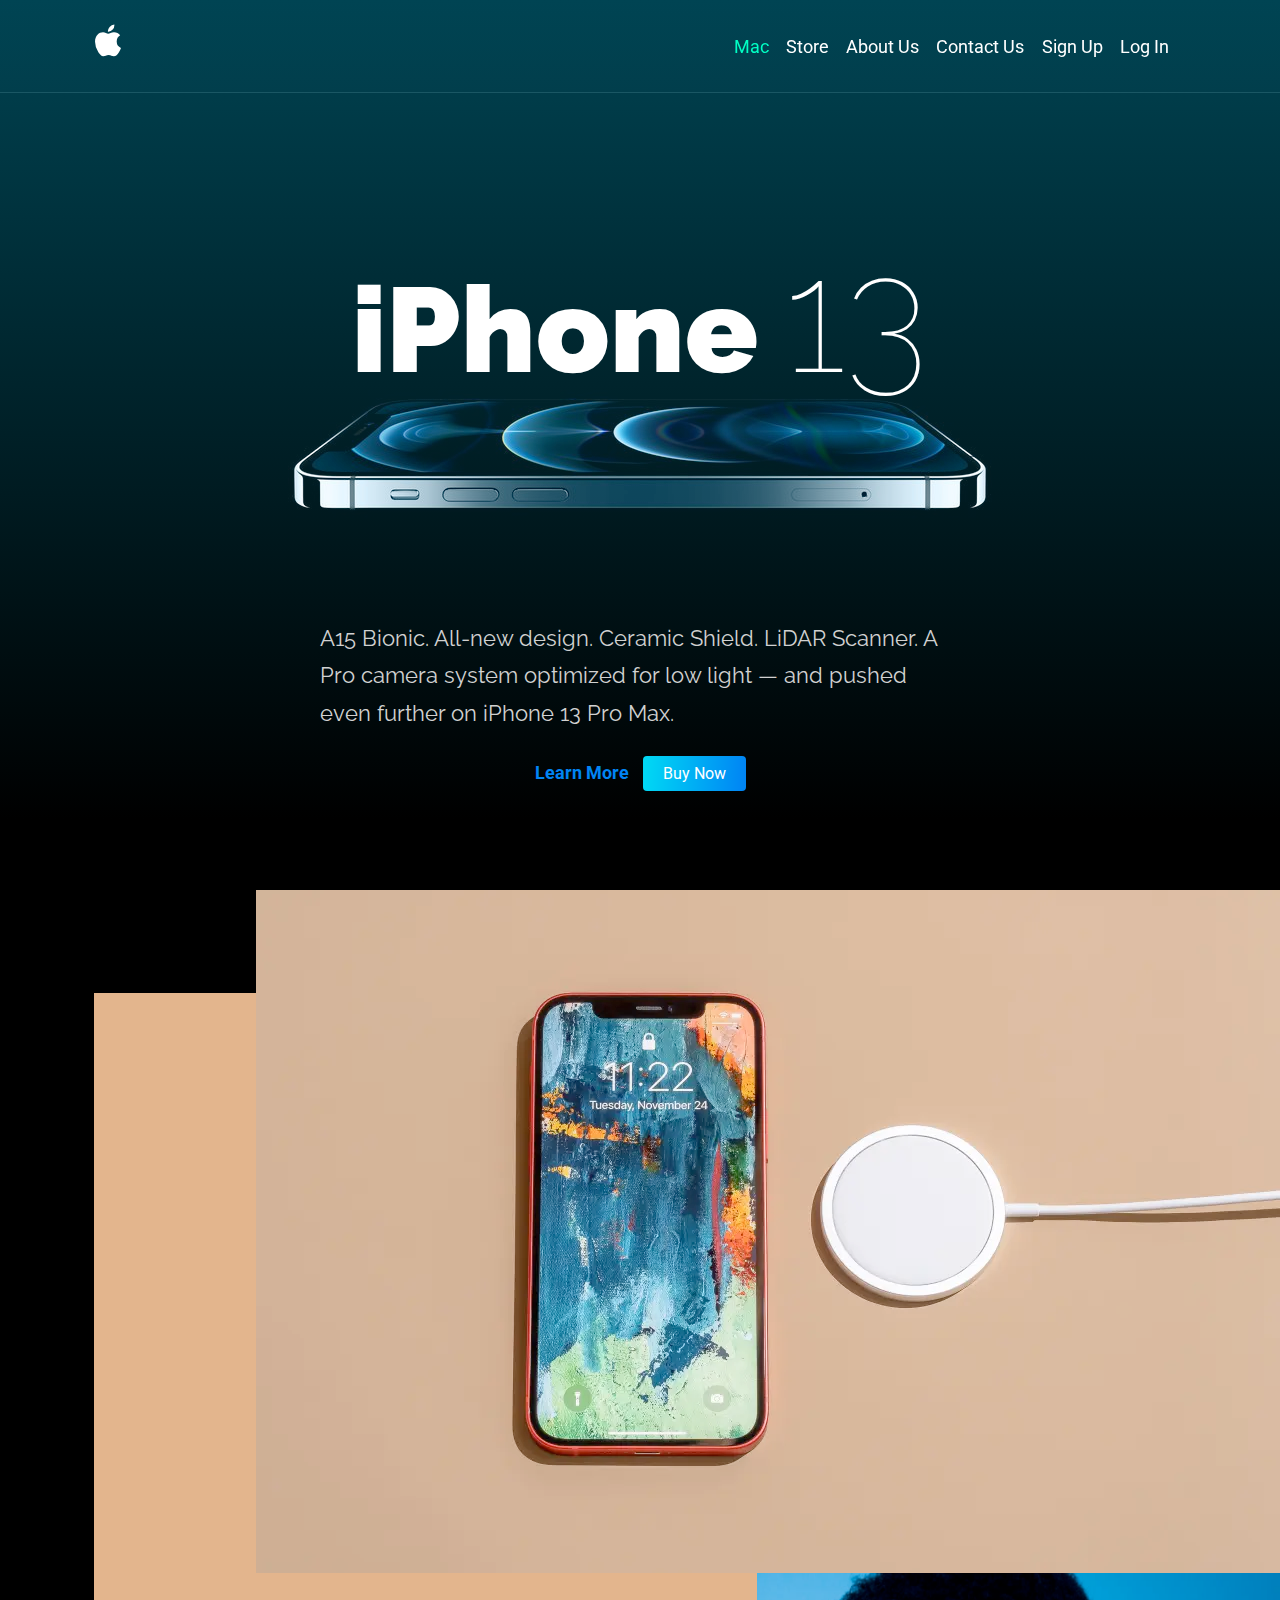
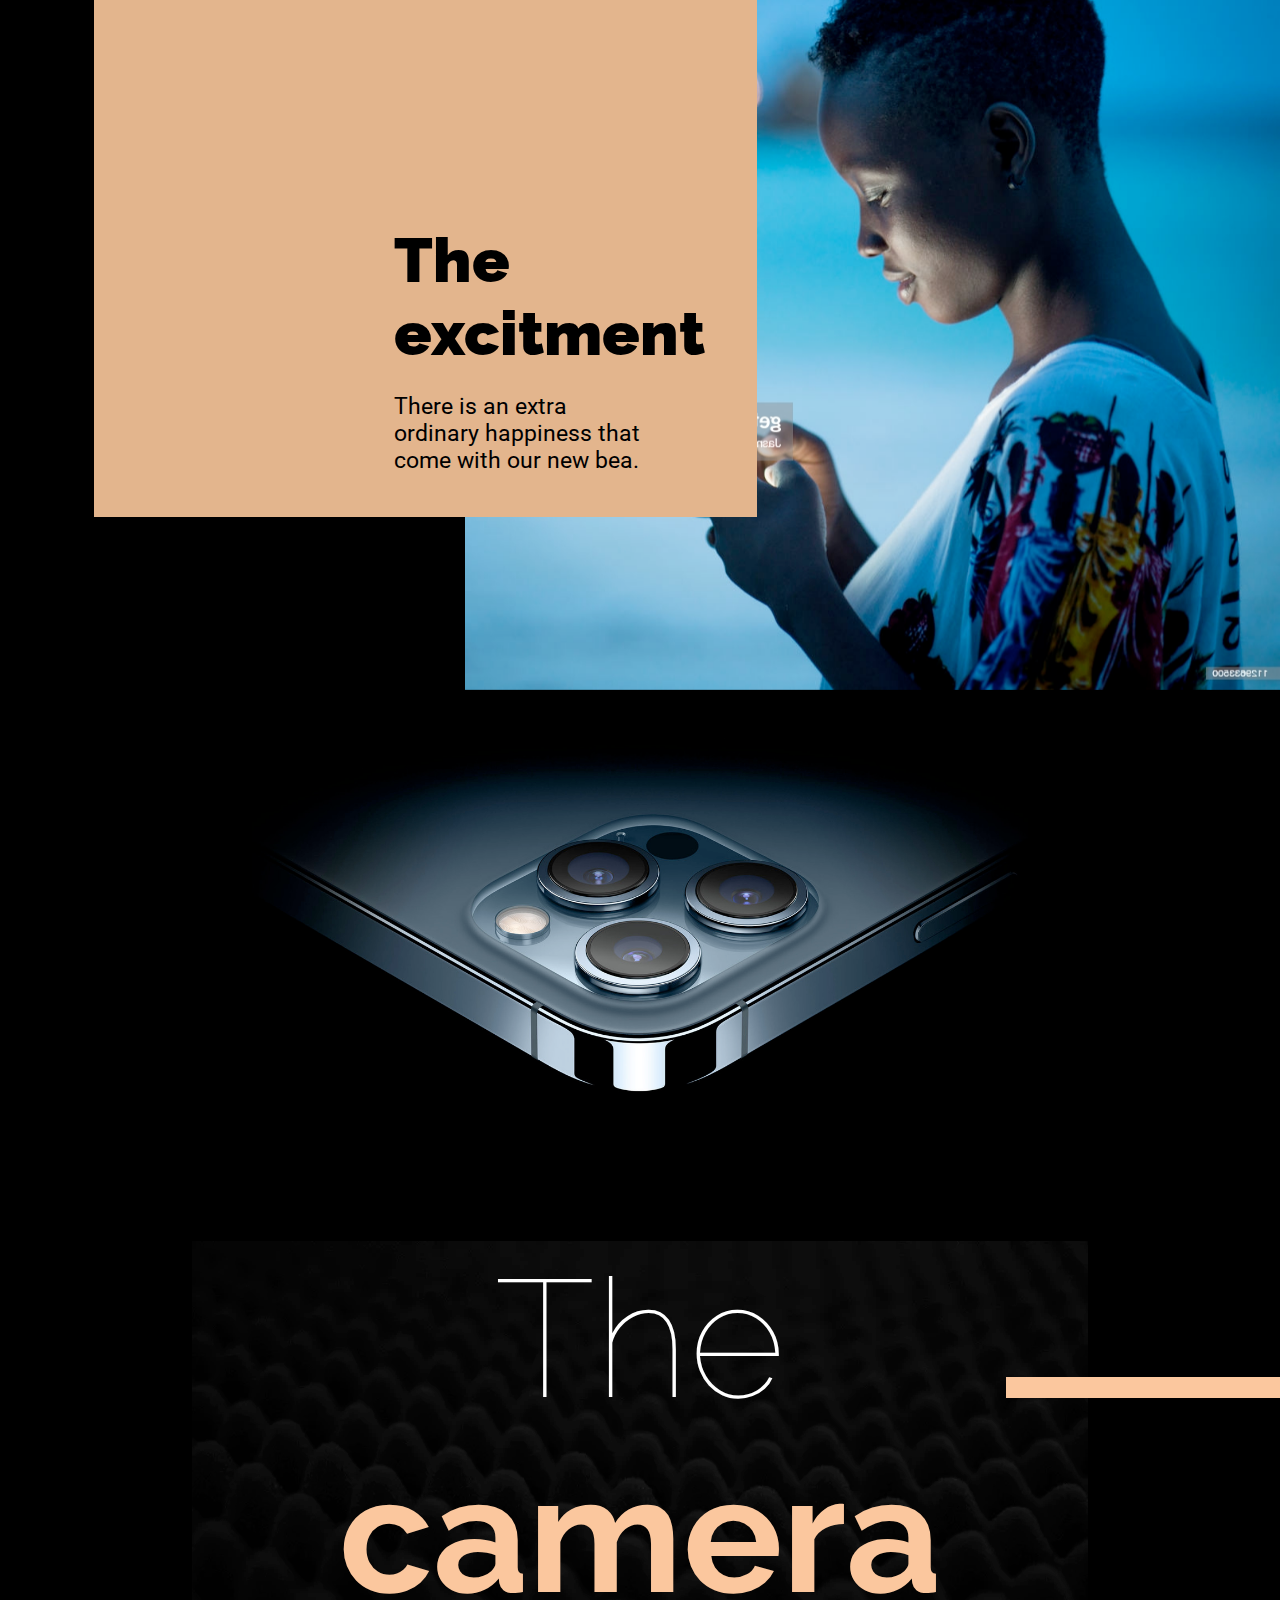
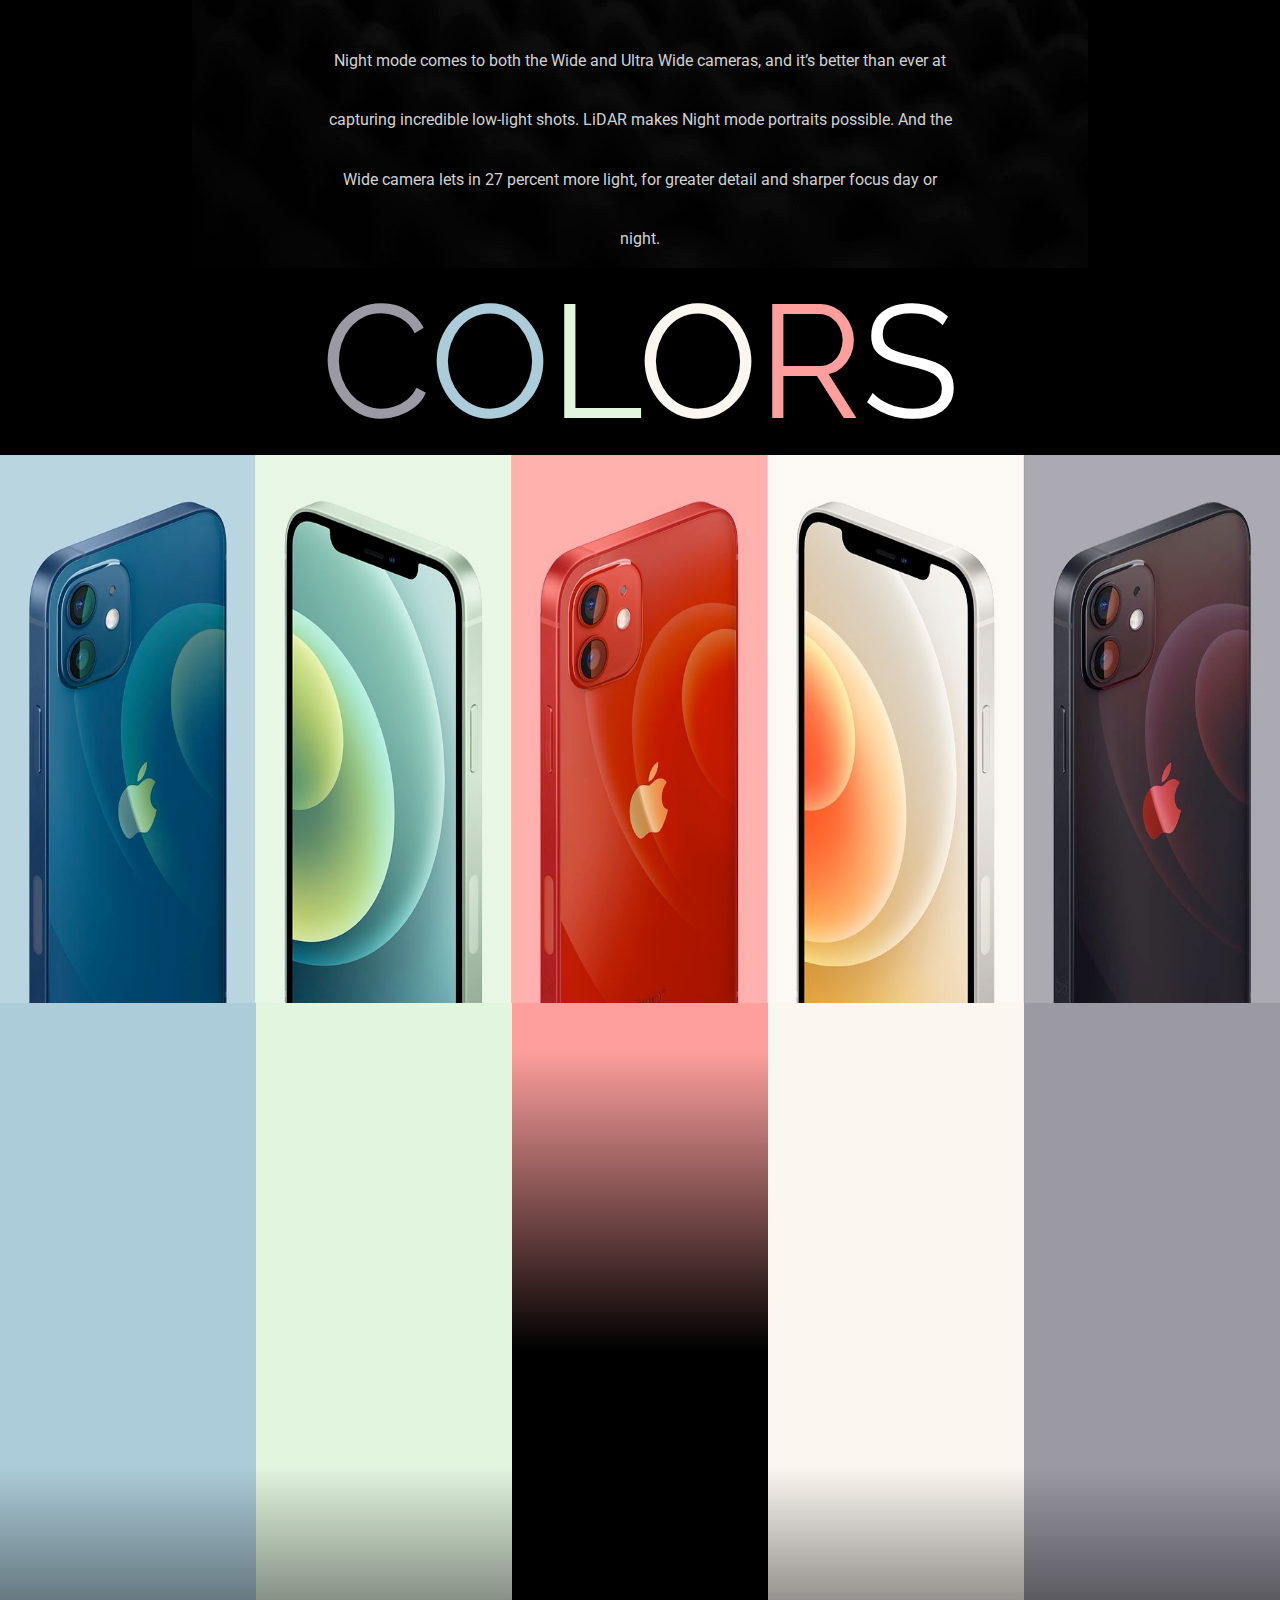
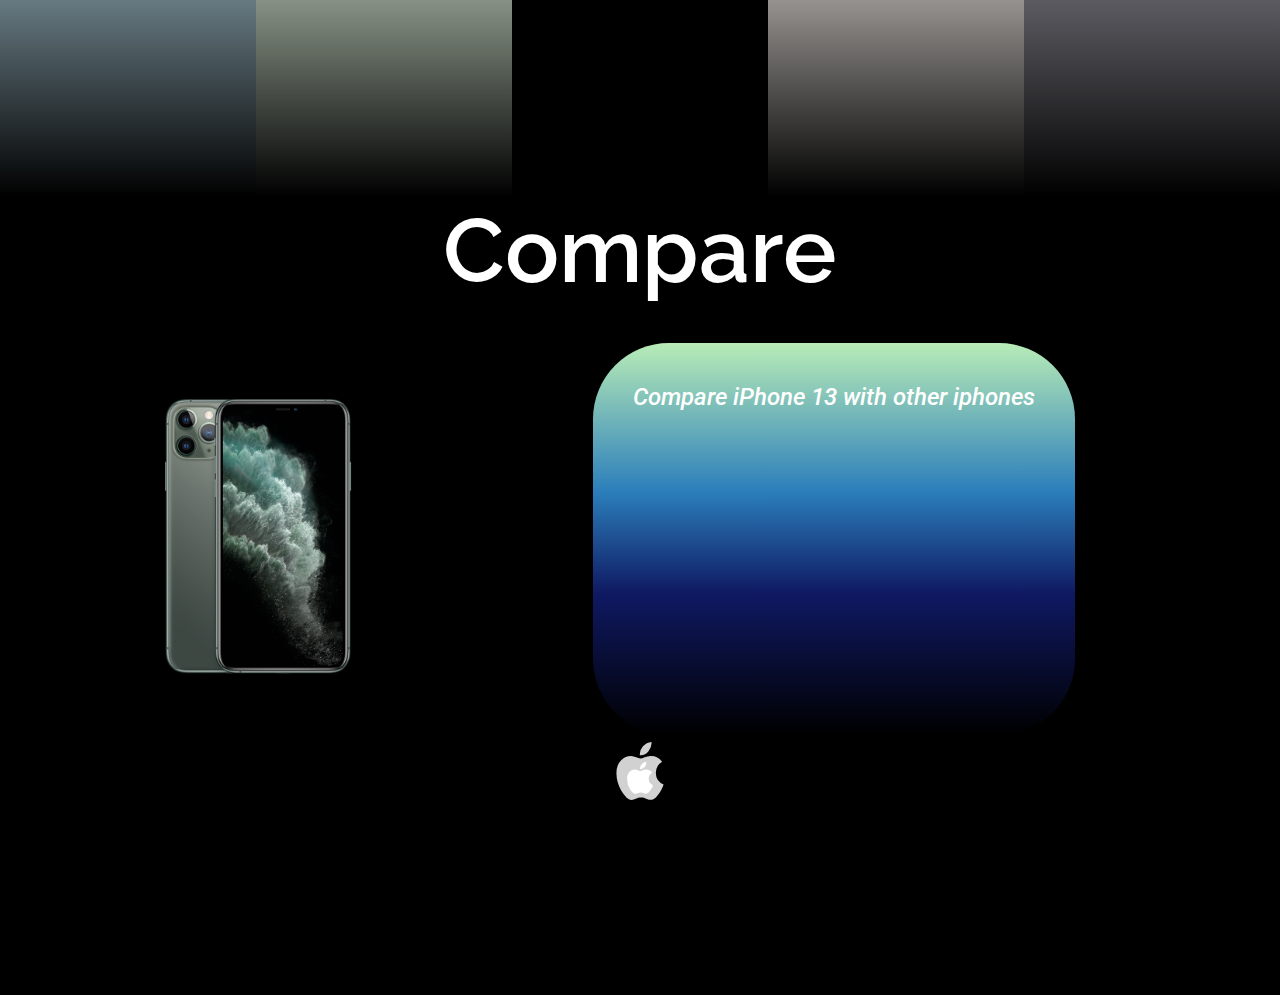
==== index.html @ 6b49e35c "done" ====
<!DOCTYPE html>
<html lang="en">

<head>
  <meta charset="UTF-8">
  <meta http-equiv="X-UA-Compatible" content="IE=edge">
  <meta name="viewport" content="width=device-width, initial-scale=1.0">
  <link rel="stylesheet" href="./css/styles.css">
  <title>Home Page</title>
</head>

<body>
  <div class="landing" id="main">
    <!-- Header => logo,links -->
    <header>
      <span id="logo">
        <svg height="88" viewBox="0 0 14 44" width="28" xmlns="http://www.w3.org/2000/svg" fill="#fff">
          <path d="m13.0729 17.6825a3.61 3.61 0 0 0 -1.7248 3.0365 3.5132 3.5132 0 0 0 2.1379 3.2223 8.394 8.394 0 0 1 -1.0948 2.2618c-.6816.9812-1.3943 1.9623-2.4787 1.9623s-1.3633-.63-2.613-.63c-1.2187 0-1.6525.6507-2.644.6507s-1.6834-.9089-2.4787-2.0243a9.7842 9.7842 0 0 1 -1.6628-5.2776c0-3.0984 2.014-4.7405 3.9969-4.7405 1.0535 0 1.9314.6919 2.5924.6919.63 0 1.6112-.7333 2.8092-.7333a3.7579 3.7579 0 0 1 3.1604 1.5802zm-3.7284-2.8918a3.5615 3.5615 0 0 0 .8469-2.22 1.5353 1.5353 0 0 0 -.031-.32 3.5686 3.5686 0 0 0 -2.3445 1.2084 3.4629 3.4629 0 0 0 -.8779 2.1585 1.419 1.419 0 0 0 .031.2892 1.19 1.19 0 0 0 .2169.0207 3.0935 3.0935 0 0 0 2.1586-1.1368z"></path>
        </svg>
      </span>
      <div class="links">
        <a href="#main" class="active">Mac</a>
        <a href="#sect1">Store</a>
        <a href="#sect2">About Us</a>
        <a href="#sect3">Contact Us</a>
        <a href="./signup.html">Sign Up</a>
        <a href="./login.html">Log In</a>
      </div>
    </header>
    <!-- content of landing page -->
    <div class="landing-content">

      <h1>iPhone <span>13</span></h1>
      <p>A15 Bionic. All-new design. Ceramic Shield. LiDAR Scanner. A Pro camera system optimized for low light — and pushed even further on iPhone 13 Pro Max.</p>
      <div>
        <a href="" class="bt1">Learn More</a>
        <a href="" class="bt2">Buy Now</a>
      </div>
    </div>
  </div>
  <!-- Section features-->
  <div class="features">
    <img src="./images/3c319ed939179c37c4920e8b3ed3b642.png" alt="" class="img_1">
    <img src="./images/4bfc722e0dcd3fe7bda70292a12aff3b.png" alt="" class="img_2">
    <div>
      <h1>
        The excitment
      </h1>
      <p>
        There is an extra ordinary happiness that come with
        our new bea.
      </p>
    </div>
  </div>

  <!-- Section Camera -->
  <div class="camera" id="sect1">
    <img src="./images/e005562ebacc2db3037a33820058d237.png" alt="" class="img_3">
    <div class="camera-content">
      <h1>
        <span>The</span> camera
      </h1>
      <p>
        Night mode comes to both the Wide and Ultra Wide cameras, and it’s better than ever at capturing incredible low-light shots. LiDAR makes Night mode portraits possible. And the Wide camera lets in 27 percent more light, for greater detail and sharper focus day or night.
      </p>
    </div>
    <div class="colors">
      <h1><span>C</span><span>O</span><span>L</span><span>O</span><span>R</span><span>S</span>
      </h1>
    </div>
  </div>
  <!-- Colors Section -->
  <div class="colors-section">
    <img src="./images/2475648c3339b37b29a3cdd51e984189.png" alt="" style="height:547.92px;width:100%">
    <div class="colors-grads">
      <div></div>
      <div></div>
      <div></div>
      <div></div>
      <div></div>
    </div>
  </div>
  <!-- Compare Section -->
  <div id="sect2"></div>
  <div class="compare-section">
    <h1>Compare</h1>
    <div class="compare-sect1">
      <div>
        <img src="./images/Compare1.png" alt="" style="height: 388px;">
      </div>
      <div style="background: linear-gradient(180deg, #B8ECB7 0%, #2B7EBB 38.03%, #0F1962 63.99%, rgba(9, 16, 73, 0) 100%);
    padding: 40px; border-radius: 76px;">
        <h1 style="font-family: Roboto;
                    font-size: 24px;
                    font-style: italic;
                    font-weight: 500;
                    line-height: 28px;
                    letter-spacing: 0em;
                    text-align: center;
                    ">Compare iPhone 13 with other iphones</h1>
        <img src="./images/Compare2.png" alt="" style="height: 500px;">
      </div>
      <div>
        <img src="./images/Compare3.png" alt="" style="height: 476px;">
      </div>

    </div>
    <div class="icon">
      <svg height="88" viewBox="0 0 14 44" width="28" xmlns="http://www.w3.org/2000/svg" fill="#fff" style="top: -25%;
    z-index: 1;">
        <path d="m13.0729 17.6825a3.61 3.61 0 0 0 -1.7248 3.0365 3.5132 3.5132 0 0 0 2.1379 3.2223 8.394 8.394 0 0 1 -1.0948 2.2618c-.6816.9812-1.3943 1.9623-2.4787 1.9623s-1.3633-.63-2.613-.63c-1.2187 0-1.6525.6507-2.644.6507s-1.6834-.9089-2.4787-2.0243a9.7842 9.7842 0 0 1 -1.6628-5.2776c0-3.0984 2.014-4.7405 3.9969-4.7405 1.0535 0 1.9314.6919 2.5924.6919.63 0 1.6112-.7333 2.8092-.7333a3.7579 3.7579 0 0 1 3.1604 1.5802zm-3.7284-2.8918a3.5615 3.5615 0 0 0 .8469-2.22 1.5353 1.5353 0 0 0 -.031-.32 3.5686 3.5686 0 0 0 -2.3445 1.2084 3.4629 3.4629 0 0 0 -.8779 2.1585 1.419 1.419 0 0 0 .031.2892 1.19 1.19 0 0 0 .2169.0207 3.0935 3.0935 0 0 0 2.1586-1.1368z"></path>
      </svg>
      <svg height="160" viewBox="0 0 14 44" width="60" xmlns="http://www.w3.org/2000/svg" fill="#d1d1d1">
        <path d="m13.0729 17.6825a3.61 3.61 0 0 0 -1.7248 3.0365 3.5132 3.5132 0 0 0 2.1379 3.2223 8.394 8.394 0 0 1 -1.0948 2.2618c-.6816.9812-1.3943 1.9623-2.4787 1.9623s-1.3633-.63-2.613-.63c-1.2187 0-1.6525.6507-2.644.6507s-1.6834-.9089-2.4787-2.0243a9.7842 9.7842 0 0 1 -1.6628-5.2776c0-3.0984 2.014-4.7405 3.9969-4.7405 1.0535 0 1.9314.6919 2.5924.6919.63 0 1.6112-.7333 2.8092-.7333a3.7579 3.7579 0 0 1 3.1604 1.5802zm-3.7284-2.8918a3.5615 3.5615 0 0 0 .8469-2.22 1.5353 1.5353 0 0 0 -.031-.32 3.5686 3.5686 0 0 0 -2.3445 1.2084 3.4629 3.4629 0 0 0 -.8779 2.1585 1.419 1.419 0 0 0 .031.2892 1.19 1.19 0 0 0 .2169.0207 3.0935 3.0935 0 0 0 2.1586-1.1368z"></path>
      </svg>
    </div>
  </div>
</body>

</html>
---- css/styles.css ----
/* Import the required fonts */

@import url("https://fonts.googleapis.com/css2?family=Cairo:wght@200;300;400;500;800;900;1000&family=Open+Sans:wght@300&family=Pacifico&family=Raleway:ital,wght@0,100;0,200;0,300;0,400;0,500;0,600;0,700;0,800;0,900;1,100;1,200;1,300;1,400;1,500;1,600;1,700;1,800;1,900&family=Roboto:wght@300&family=Sacramento&family=Work+Sans:ital,wght@0,200;0,400;0,500;0,900;1,200;1,600;1,900&display=swap");
@import url("https://fonts.googleapis.com/css2?family=Cairo:wght@200;300;400;500;800;900;1000&family=Open+Sans:wght@300&family=Pacifico&family=Raleway:ital,wght@0,100;0,200;0,300;0,400;0,500;0,600;0,700;0,800;0,900;1,100;1,200;1,300;1,400;1,500;1,600;1,700;1,800;1,900&family=Roboto:wght@300&family=Russo+One&family=Sacramento&family=Work+Sans:ital,wght@0,200;0,400;0,500;0,900;1,200;1,600;1,900&display=swap");
/* Html Font  */
html {
  font-family: "Roboto", "Cairo", sans-serif;
  scroll-behavior: smooth;
}
* {
  box-sizing: border-box;
  margin: 0;
}
a {
  text-decoration: none;
  transition: 0.1s;
}
.container {
  width: 1222px;
  margin: 0 auto;
}
/* landing Component */
.landing {
  background: linear-gradient(180deg, #004453 0%, #000000 90%),
    url("./../images/954a40d60c21edaf2444f5db67ac8836.png");
  background-blend-mode: screen;
  background-repeat: no-repeat, no-repeat;
  background-position: 50% 50%;
  height: 910px;
}

/*  Header part  */
.landing header {
  position: fixed;
  width: 100%;
  display: flex;
  justify-content: space-between;
  align-content: center;
  align-items: center;
  border-width: 0px 0px 1px 0px;
  border-style: solid;
  border-color: rgba(255, 255, 255, 0.1);
  background: linear-gradient(180deg, #004453 0%, #013e4c 100%);
  z-index: 20;
  padding: 0px 94px;
}
.landing header .links {
  width: 43%;
  display: flex;
  justify-content: space-evenly;
}

.landing header .links a {
  color: #ffffff;
  font-size: medium;
  font-weight: bold;

  font-size: 18px;
  font-weight: 400;
  line-height: 21px;
  text-align: left;
}
.landing header .links a.active {
  color: #00ffc5;
}
.landing header .links a:hover {
  color: rgba(255, 222, 173, 0.566);
}

/* Landing Content */
.landing-content {
  position: absolute;
  top: 60%;
  left: 50%;
  transform: translate(-50%, -60%);
  text-align: center;
  color: #ffffff;
  padding-top: 70px;
}
.landing-content h1 {
  font-size: 120px;
  font-weight: 900;
  font-family: "Raleway";
  line-height: 141px;
}
.landing-content h1 span {
  font-size: 160px;
  font-weight: 100;
}
.landing-content p {
  font-size: 22px;
  font-weight: 400;
  line-height: 26px;
  text-align: left;
  color: #d1d1d1;
  font-family: "Raleway";
  margin-top: 100px;
  padding-top: 120px;
  line-height: 1.7;
}
.landing-content div {
  margin-top: 30px;
}
.landing-content .bt1 {
  color: #0085f4;
  font-size: 18px;
  font-weight: 700;
  line-height: 21px;
  text-align: center;
  margin-right: 10px;
}
.landing-content .bt2 {
  border-radius: 4px;
  padding: 8px 20px 8px 20px;
  background: linear-gradient(274.56deg, #0085f4 2.25%, #00d7f4 96.67%);
  color: #ffffff;
}

/* Features Section */
.features {
  background-color: #000000;
  margin-top: -20px;
  position: relative;
  overflow-y: hidden;
  height: 1400px;
}
.features img.img_1 {
  position: absolute;
  width: 1024px;
  right: 0px;
  z-index: 1;
}
.features img.img_2 {
  position: absolute;
  right: 0px;
  z-index: 0;
  width: 815px;
  height: 773.61px;
  transform: rotateY(180deg);
  bottom: 0px;
}
.features div {
  position: absolute;
  height: 1124px;
  width: 663px;
  left: 94px;
  top: 103px;
  background: #e3b58d;
}
.features div h1 {
  font-family: Raleway;
  font-size: 62px;
  font-weight: 900;
  position: absolute;
  top: 831px;
  width: 30px;
  left: 300px;
}
.features div p {
  font-family: Roboto;
  font-size: 23px;
  font-weight: 400;
  line-height: 27px;
  letter-spacing: 0em;
  text-align: left;
  position: absolute;
  top: 1000px;
  left: 300px;
  width: 260px;
}

/* Camera Section */
.camera {
  background-color: #000000;
  text-align: center;
  padding-top: 30px;
}
.camera img {
  width: 776px;
}
.camera .camera-content {
  position: relative;
  width: 70%;
  margin: 0 auto;
  background: linear-gradient(180deg, #000 0%, #000000 90%),
    url("./../images/b614960aec54f999c69b8be547d6df71.png");
  background-blend-mode: screen;
}
.camera .camera-content::before {
  content: "";
  background-color: #fbc79e;
  height: 21px;
  width: 310px;
  position: absolute;
  top: 136px;
  right: -228px;
}
.camera .camera-content h1 {
  font-family: Raleway;
  font-size: 166px;
  font-weight: 700;
  color: #fbc79e;
}
.camera .camera-content h1 span {
  font-weight: 100;
  color: #fff;
}
.camera .camera-content p {
  color: #d1d1d1;
  line-height: 3.7;
  padding: 0 130px;
  text-align: center;
}

.camera > div.colors h1 {
  font-family: Raleway;
  font-size: 160px;
  font-weight: 400;
}
.camera > div.colors h1 span:nth-child(1) {
  color: #9b99a4;
}
.camera > div.colors h1 span:nth-child(2) {
  color: #acccd9;
}
.camera > div.colors h1 span:nth-child(3) {
  color: #e2f5df;
}
.camera > div.colors h1 span:nth-child(4) {
  color: #fbf6f0;
}
.camera > div.colors h1 span:nth-child(5) {
  color: #fe9f9d;
}
.camera > div.colors h1 span:nth-child(6) {
  color: #fff;
}

/* Colors Section */
.colors-section .colors-grads div {
  height: 800px;
  width: 20%;
  margin-top: -10px;
}
.colors-section .colors-grads div:nth-child(1) {
  float: left;
  background: linear-gradient(180deg, #acccd9 58.61%, rgba(0, 0, 0, 0) 100%);
}
.colors-section .colors-grads div:nth-child(2) {
  float: left;
  background: linear-gradient(180deg, #e2f5df 58.61%, rgba(0, 0, 0, 0) 100%);
}
.colors-section .colors-grads div:nth-child(3) {
  float: left;
  background: linear-gradient(180deg, #fe9f9d 6.6%, rgba(0, 0, 0, 0) 44.26%);
}
.colors-section .colors-grads div:nth-child(4) {
  float: left;
  background: linear-gradient(180deg, #fbf6f0 58.61%, rgba(0, 0, 0, 0) 100%);
}
.colors-section .colors-grads div:nth-child(5) {
  float: left;
  background: linear-gradient(180deg, #9b99a4 58.61%, rgba(0, 0, 0, 0) 100%);
}
/* Compare Section */
.compare-section {
  background: #000;
  padding: 20px 0px;
}
.compare-section h1 {
  font-family: Raleway;
  font-size: 90px;
  font-weight: 600;
  color: #fff;
  text-align: center;
}
.compare-section > div.compare-sect1 {
  display: flex;
  justify-content: space-between;
  width: 90%;
  margin: 40px auto;
}
.compare-section > div.compare-sect1 > div {
  text-align: center;
}
.compare-section .icon {
  position: relative;
  background-color: #000;
  height: 200px;
}
.compare-section .icon svg {
  position: absolute;
  left: 50%;
  top: -50%;
  transform: translate(-50%, 14%);
}
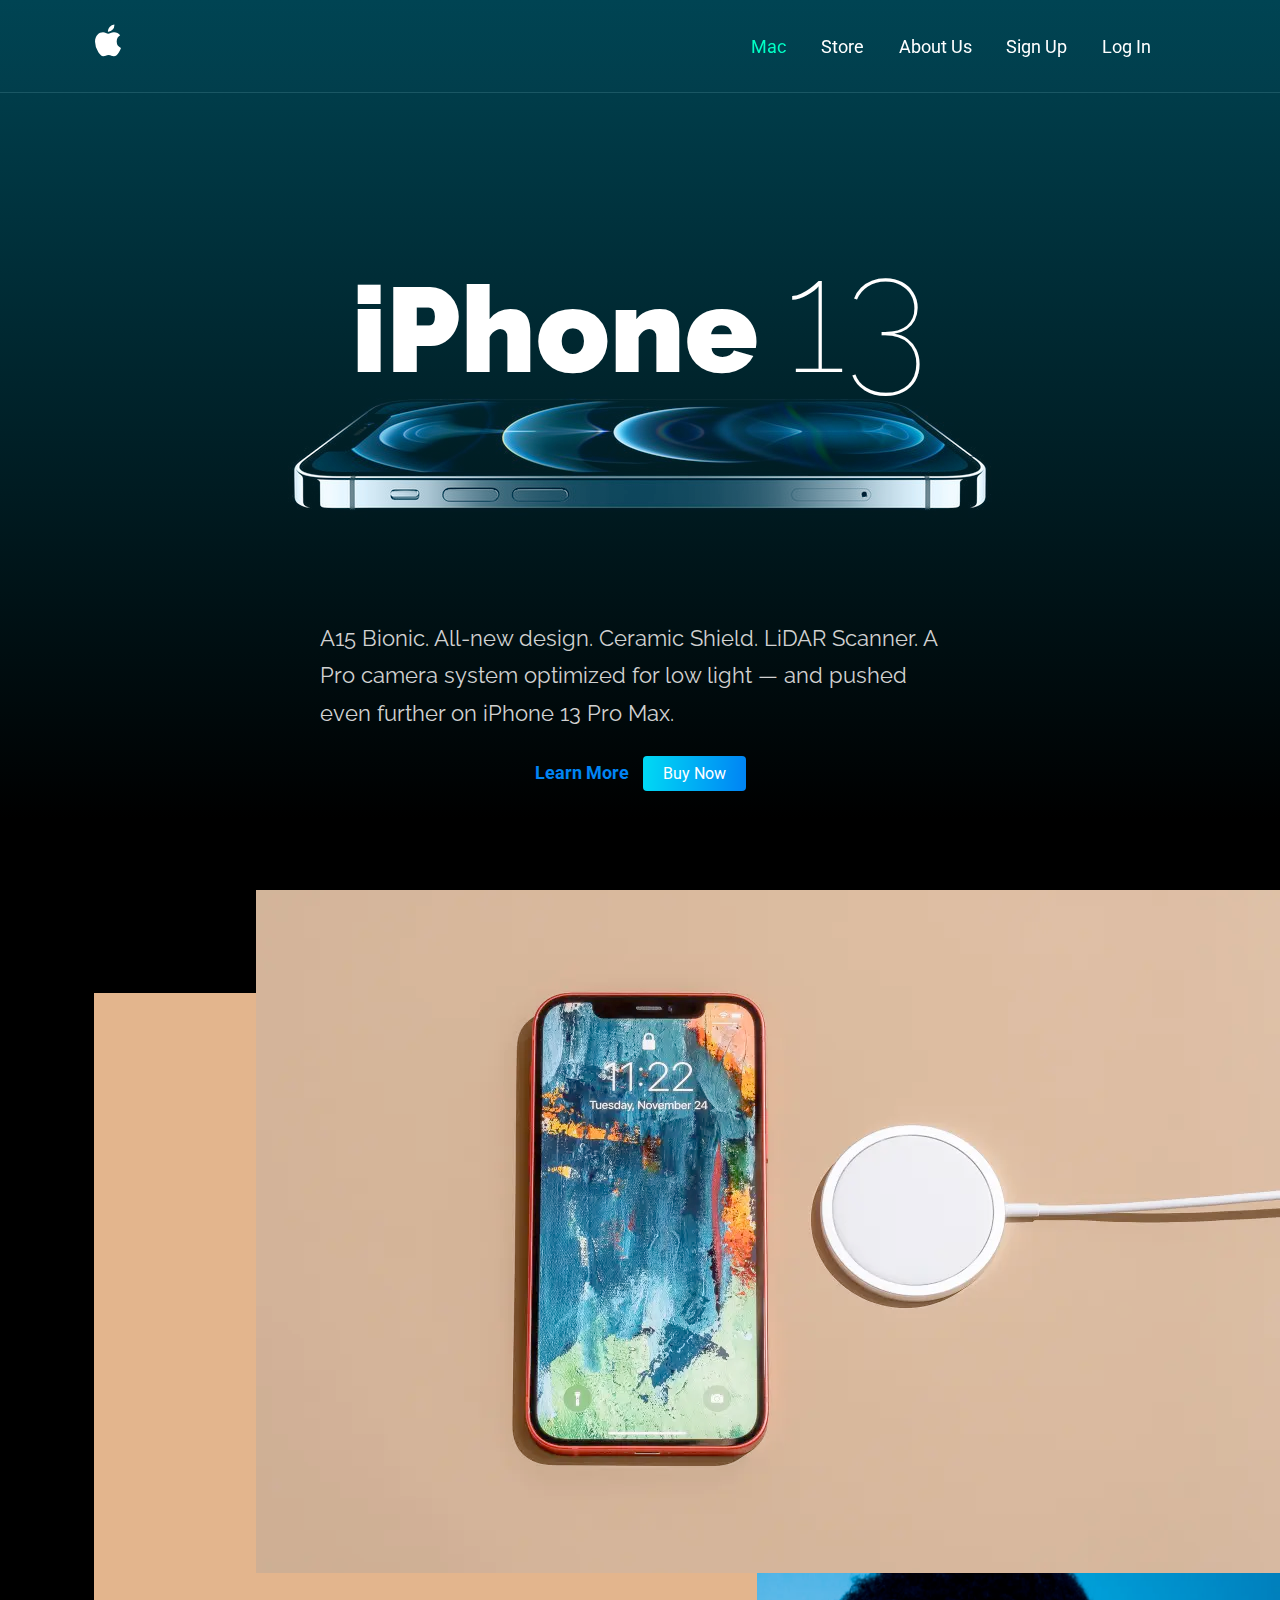
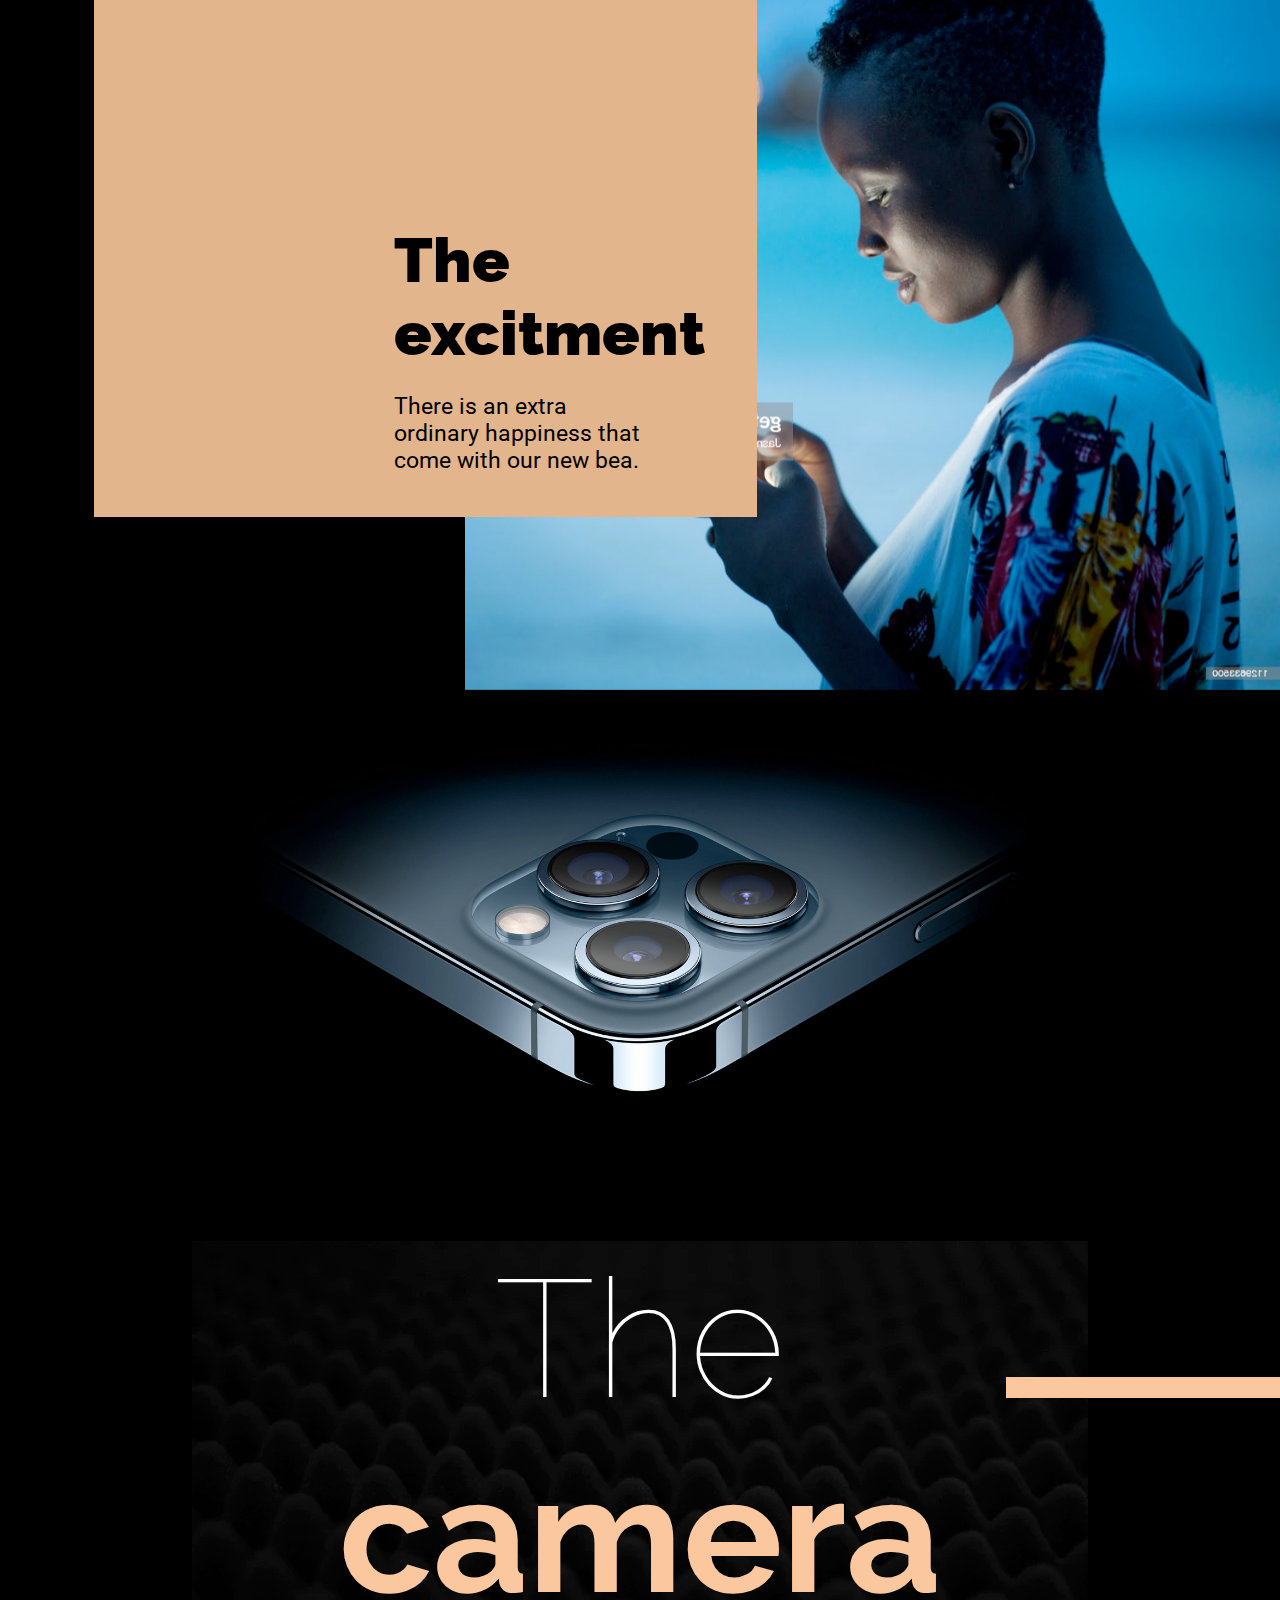
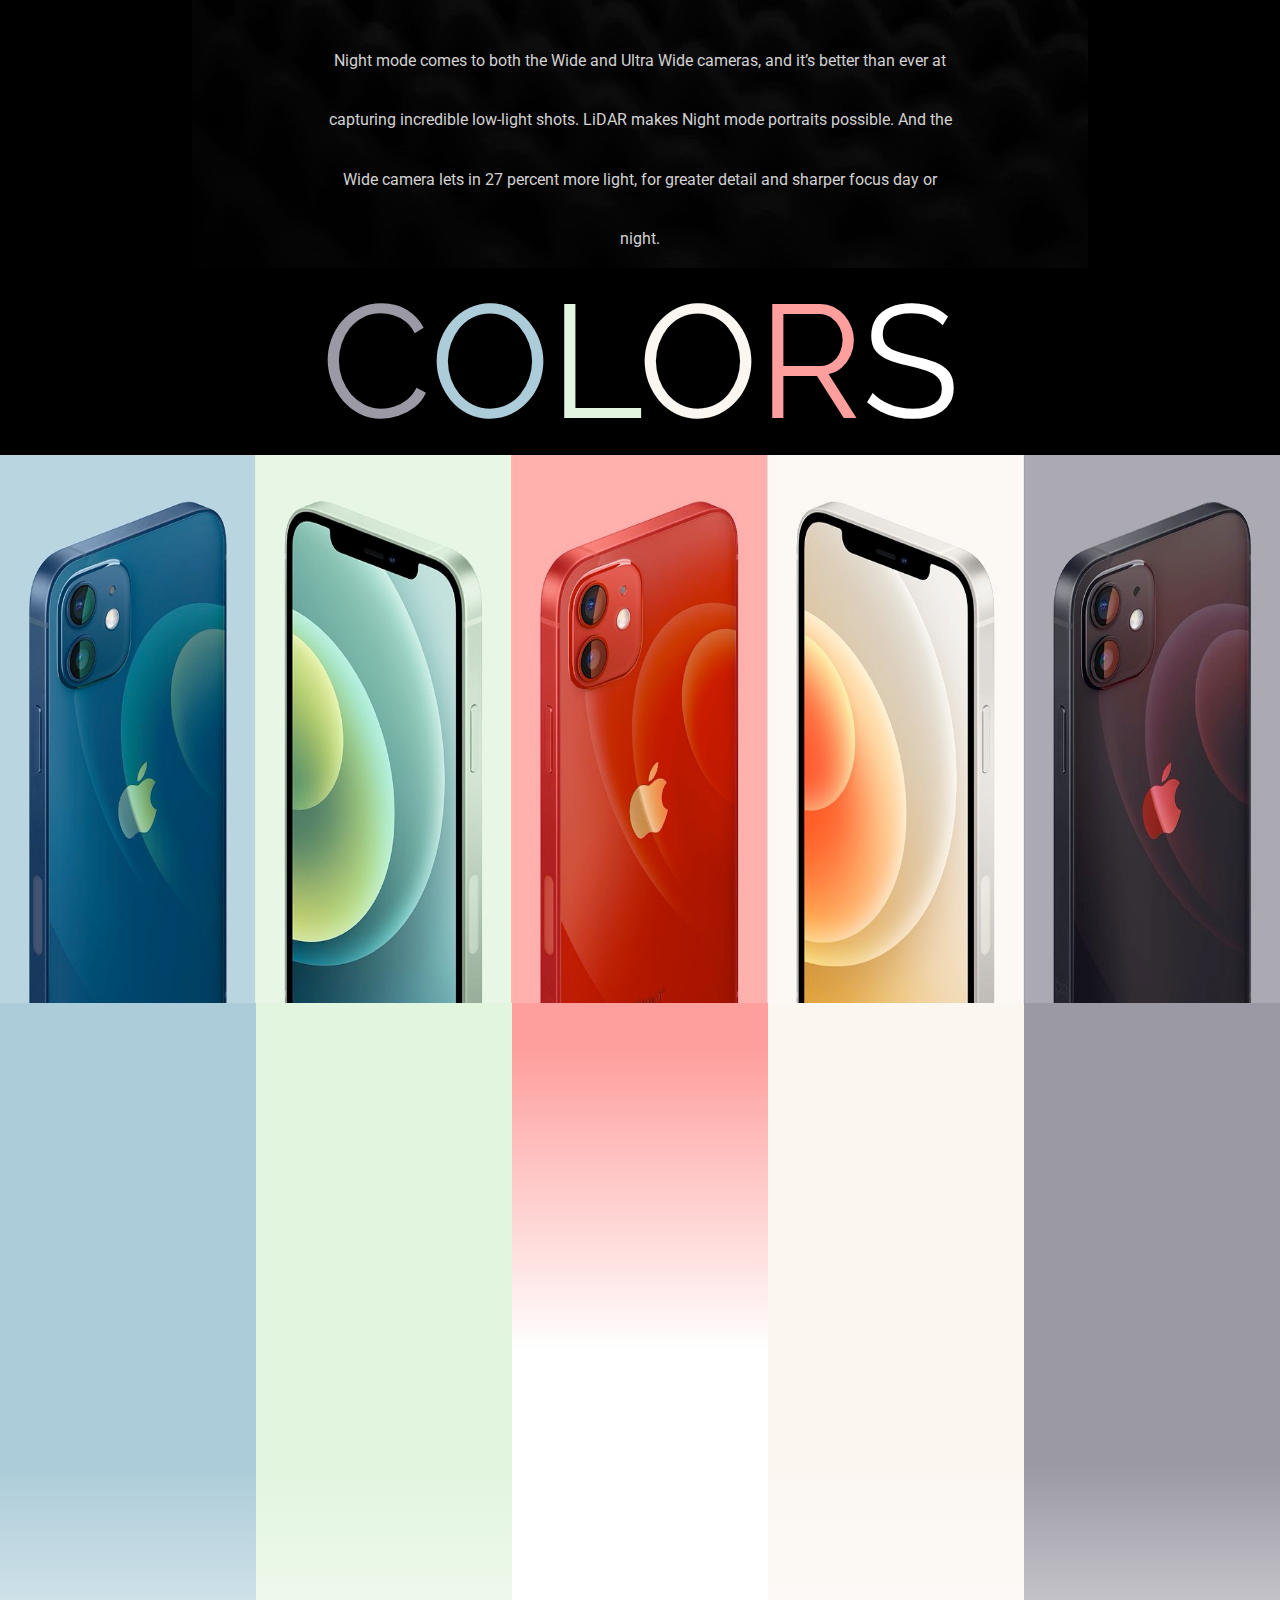
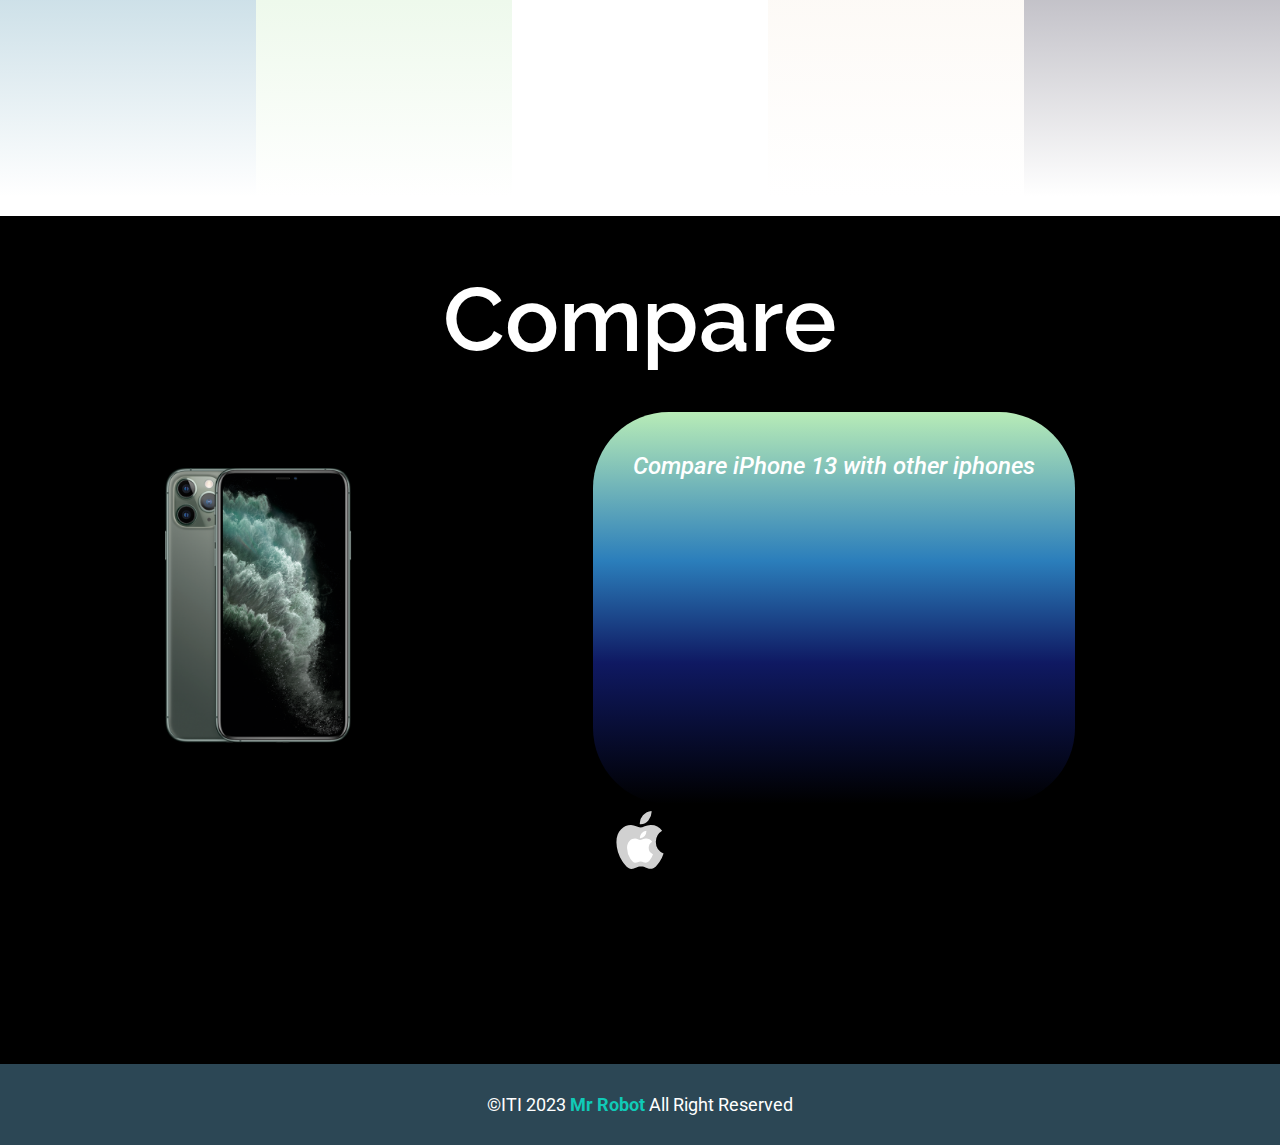
==== commit df2a84be: "done" ====
--- a/index.html
+++ b/index.html
@@ -22,7 +22,6 @@
         <a href="#main" class="active">Mac</a>
         <a href="#sect1">Store</a>
         <a href="#sect2">About Us</a>
-        <a href="#sect3">Contact Us</a>
         <a href="./signup.html">Sign Up</a>
         <a href="./login.html">Log In</a>
       </div>
@@ -79,11 +78,15 @@
       <div></div>
       <div></div>
     </div>
+
   </div>
   <!-- Compare Section -->
-  <div id="sect2"></div>
+  <span id="sect2" style="visibility: hidden;">dd</span>
   <div class="compare-section">
-    <h1>Compare</h1>
+
+
+    <h1 style="padding-top:30px">Compare </h1>
+
     <div class="compare-sect1">
       <div>
         <img src="./images/Compare1.png" alt="" style="height: 388px;">
@@ -98,10 +101,10 @@
                     letter-spacing: 0em;
                     text-align: center;
                     ">Compare iPhone 13 with other iphones</h1>
-        <img src="./images/Compare2.png" alt="" style="height: 500px;">
+        <img src="https://raw.githubusercontent.com/Hemdan217/HTML-CSS-project/main/images/compare2.png" alt="" style="height: 500px;">
       </div>
       <div>
-        <img src="./images/Compare3.png" alt="" style="height: 476px;">
+        <img src="https://raw.githubusercontent.com/Hemdan217/HTML-CSS-project/main/images/compare3.png" alt="" style="height: 476px;">
       </div>
 
     </div>
@@ -115,6 +118,8 @@
       </svg>
     </div>
   </div>
+  <!-- Footer -->
+  <div class="footer">©ITI 2023 <span>Mr Robot</span> All Right Reserved </div>
 </body>
 
 </html>--- a/css/styles.css
+++ b/css/styles.css
@@ -10,10 +10,12 @@
 * {
   box-sizing: border-box;
   margin: 0;
-}
+  transition: 0.2s;
+}
+
 a {
   text-decoration: none;
-  transition: 0.1s;
+  transition: 0.3s;
 }
 .container {
   width: 1222px;
@@ -294,3 +296,15 @@
   top: -50%;
   transform: translate(-50%, 14%);
 }
+/* Footer */
+.footer {
+  background-color: #2c4755;
+  color: white;
+  padding: 30px 10px;
+  text-align: center;
+  font-size: 18px;
+}
+.footer span {
+  font-weight: bold;
+  color: #10cab7;
+}
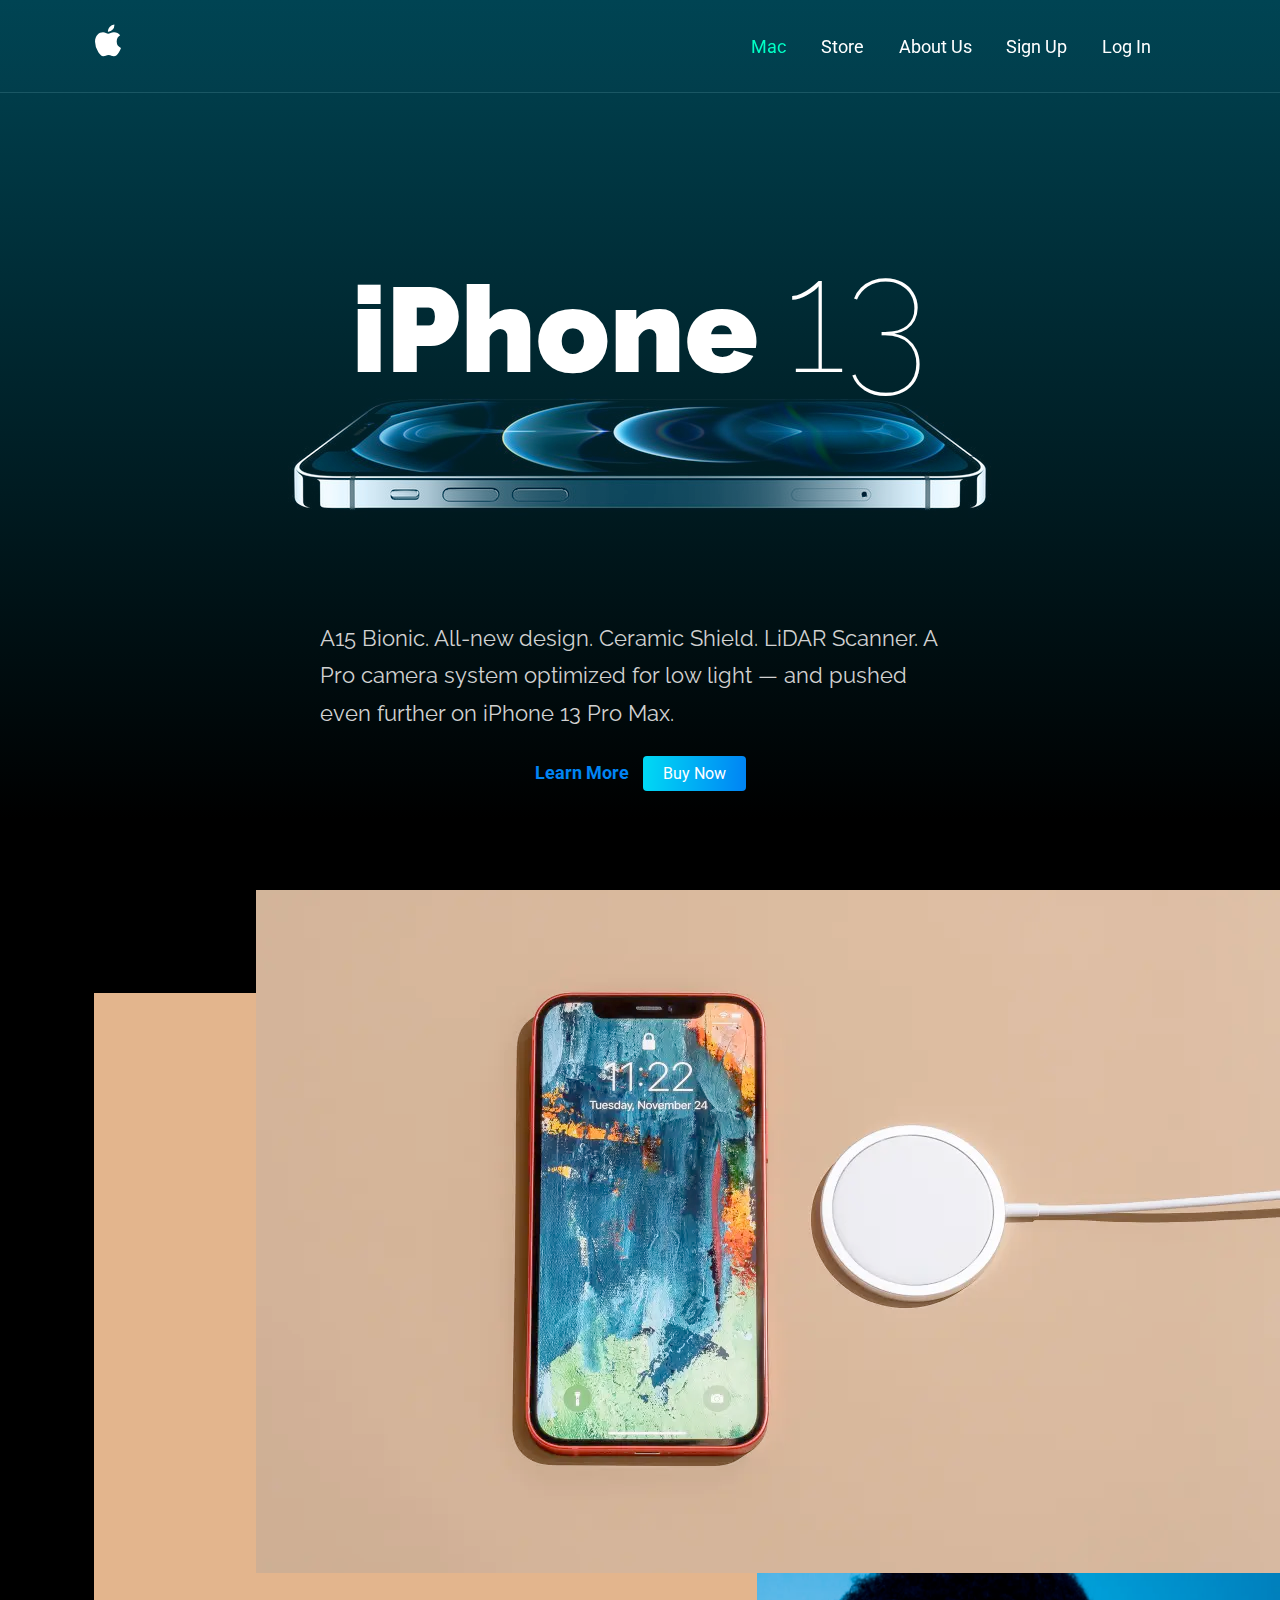
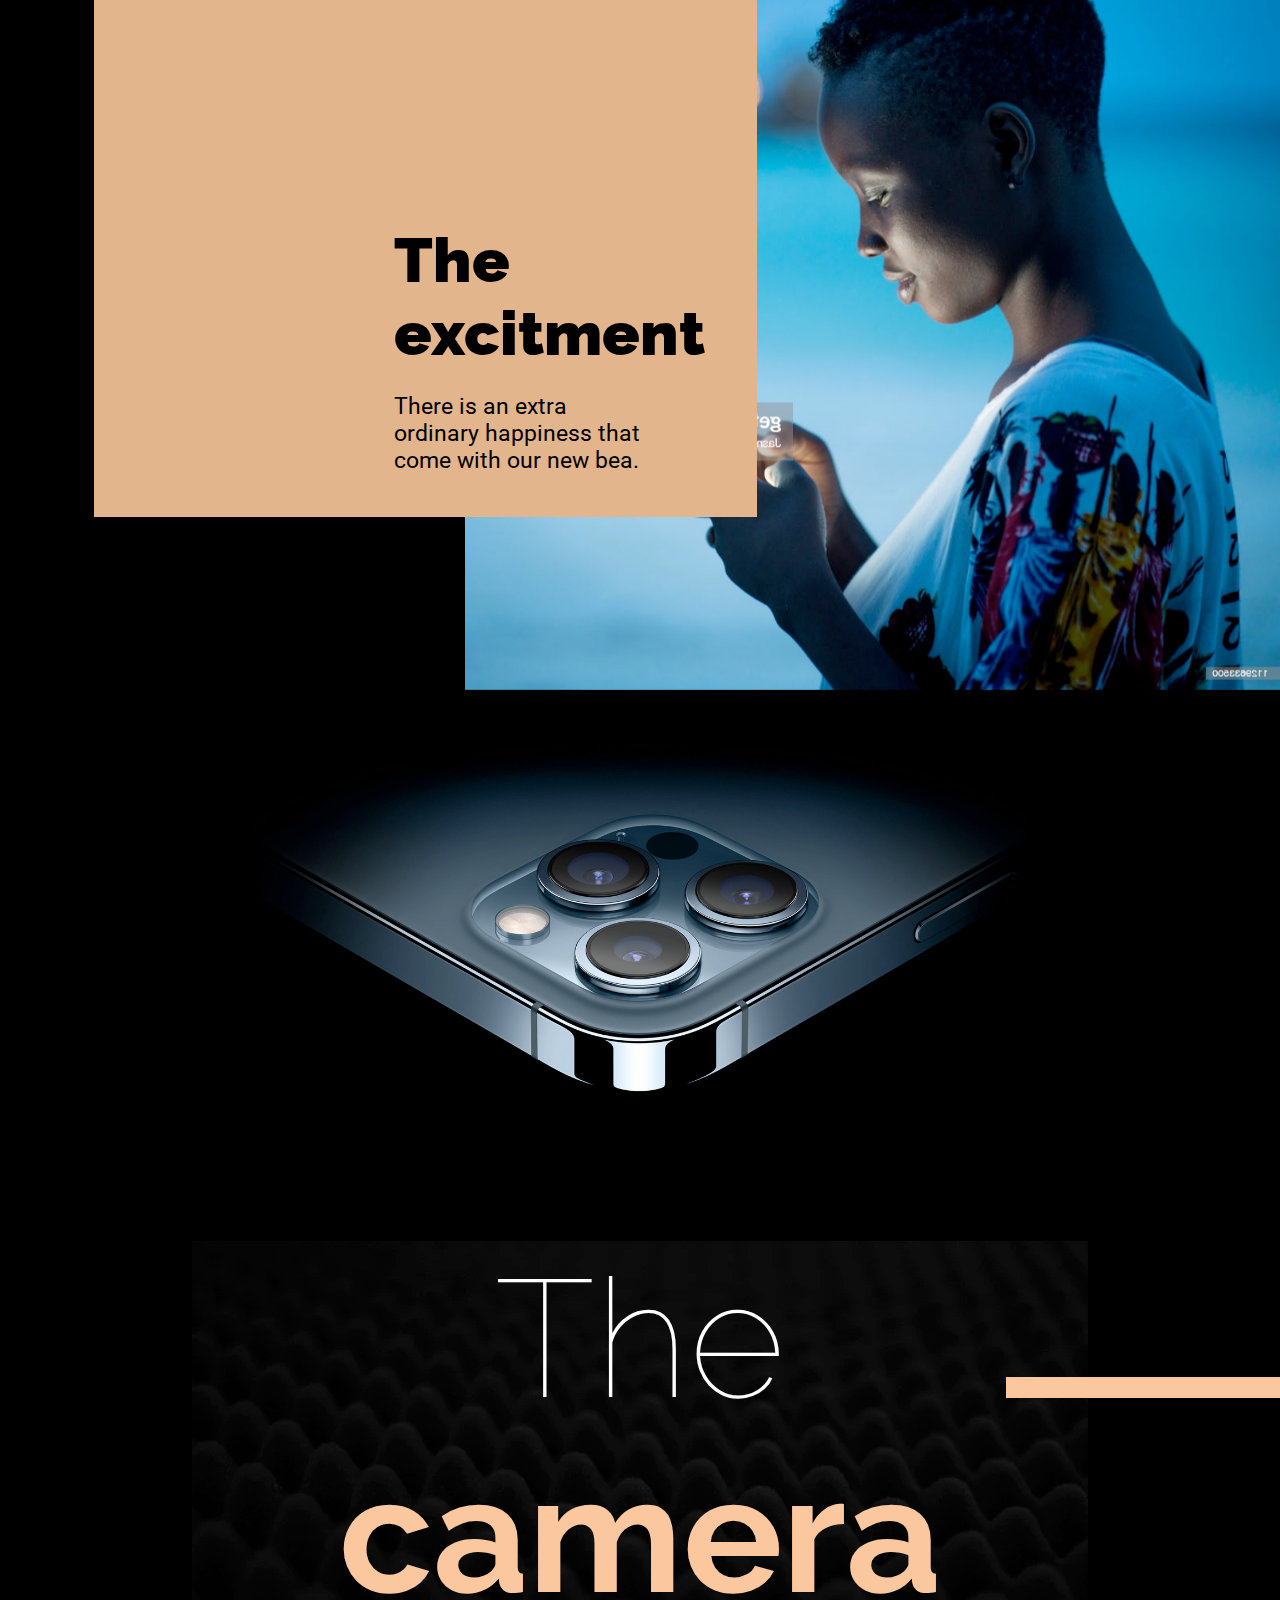
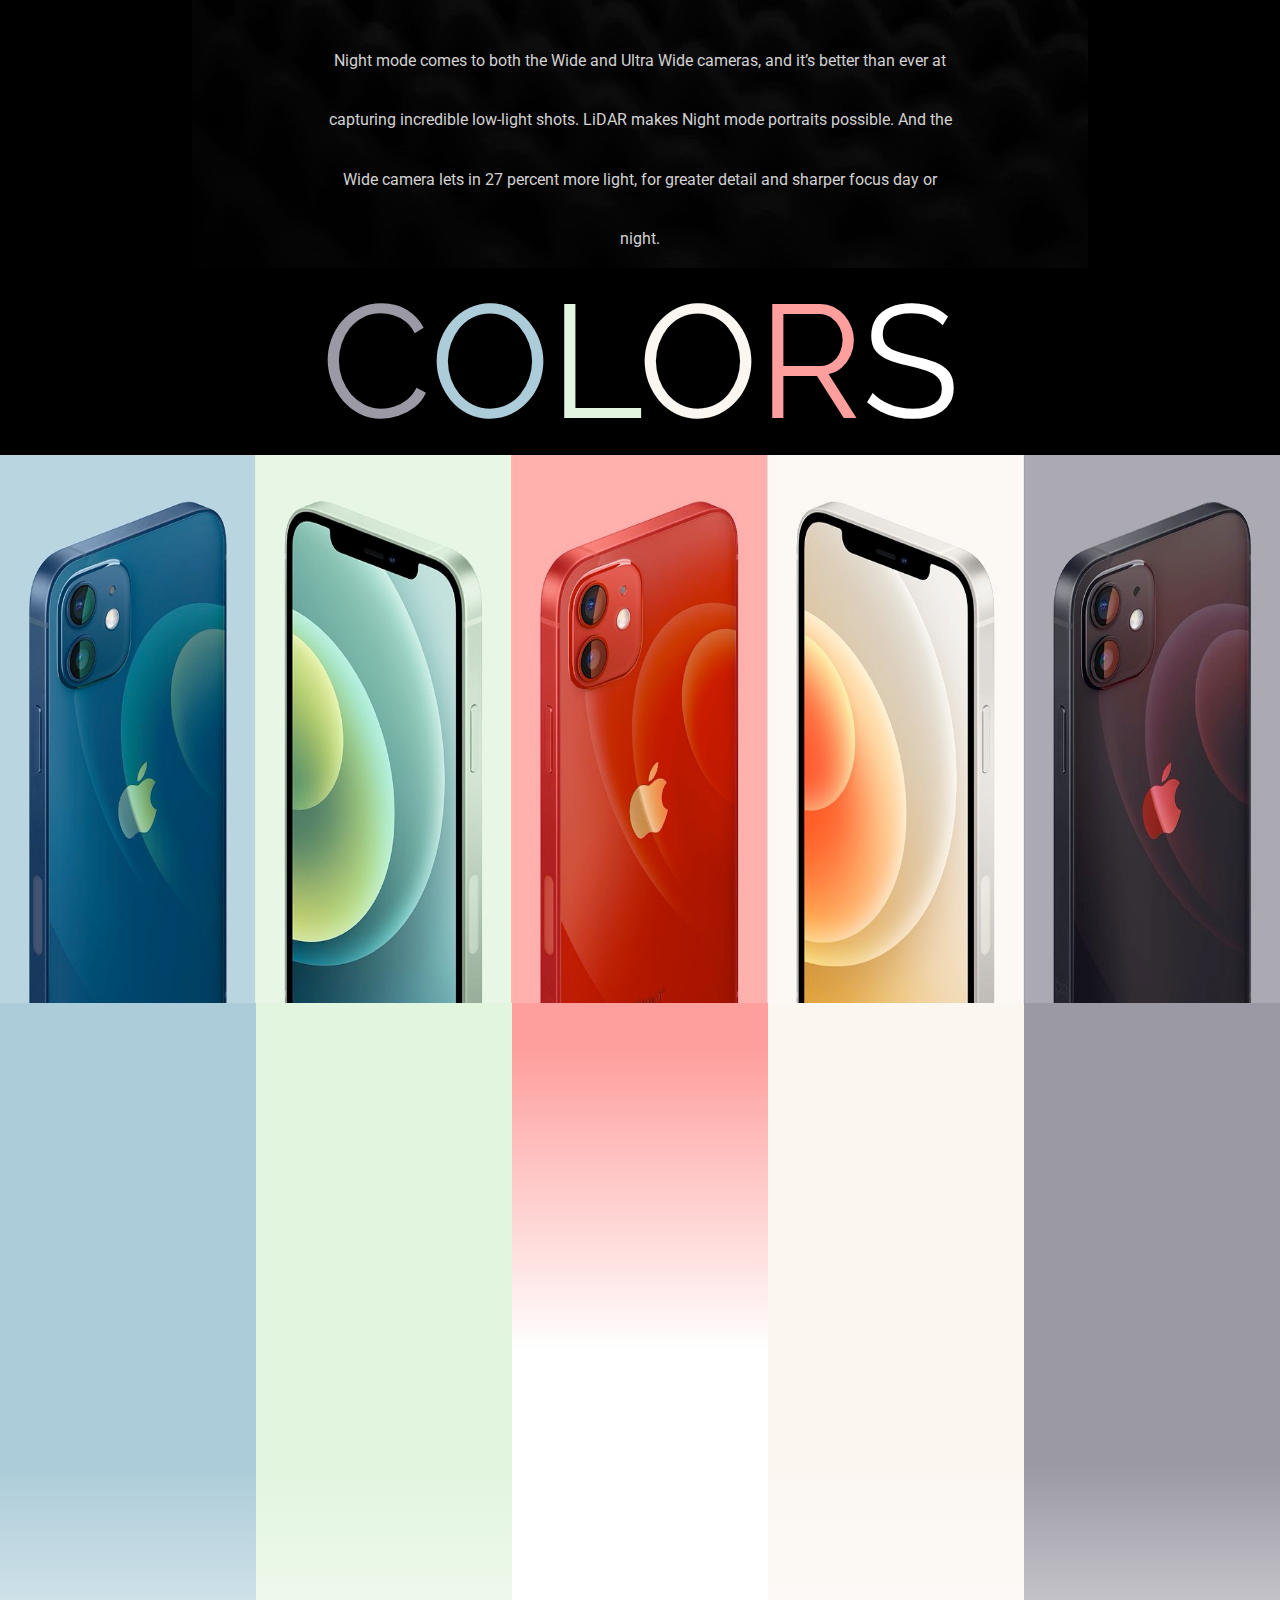
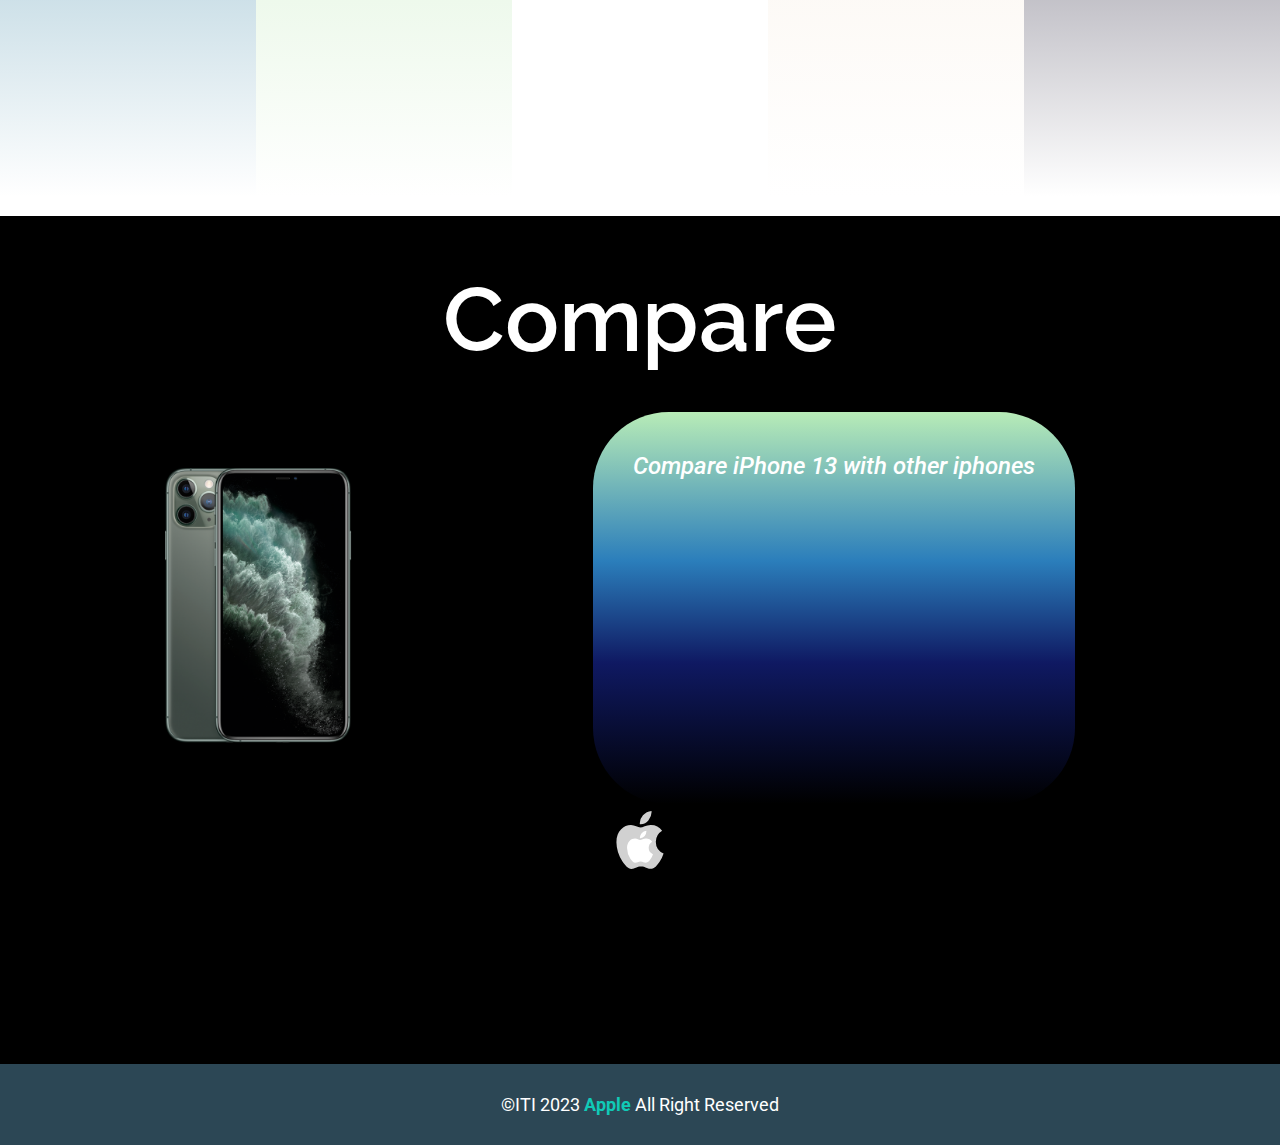
==== commit 023398fd: "done" ====
--- a/index.html
+++ b/index.html
@@ -119,7 +119,7 @@
     </div>
   </div>
   <!-- Footer -->
-  <div class="footer">©ITI 2023 <span>Mr Robot</span> All Right Reserved </div>
+  <div class="footer">©ITI 2023 <span>Apple</span> All Right Reserved </div>
 </body>
 
 </html>